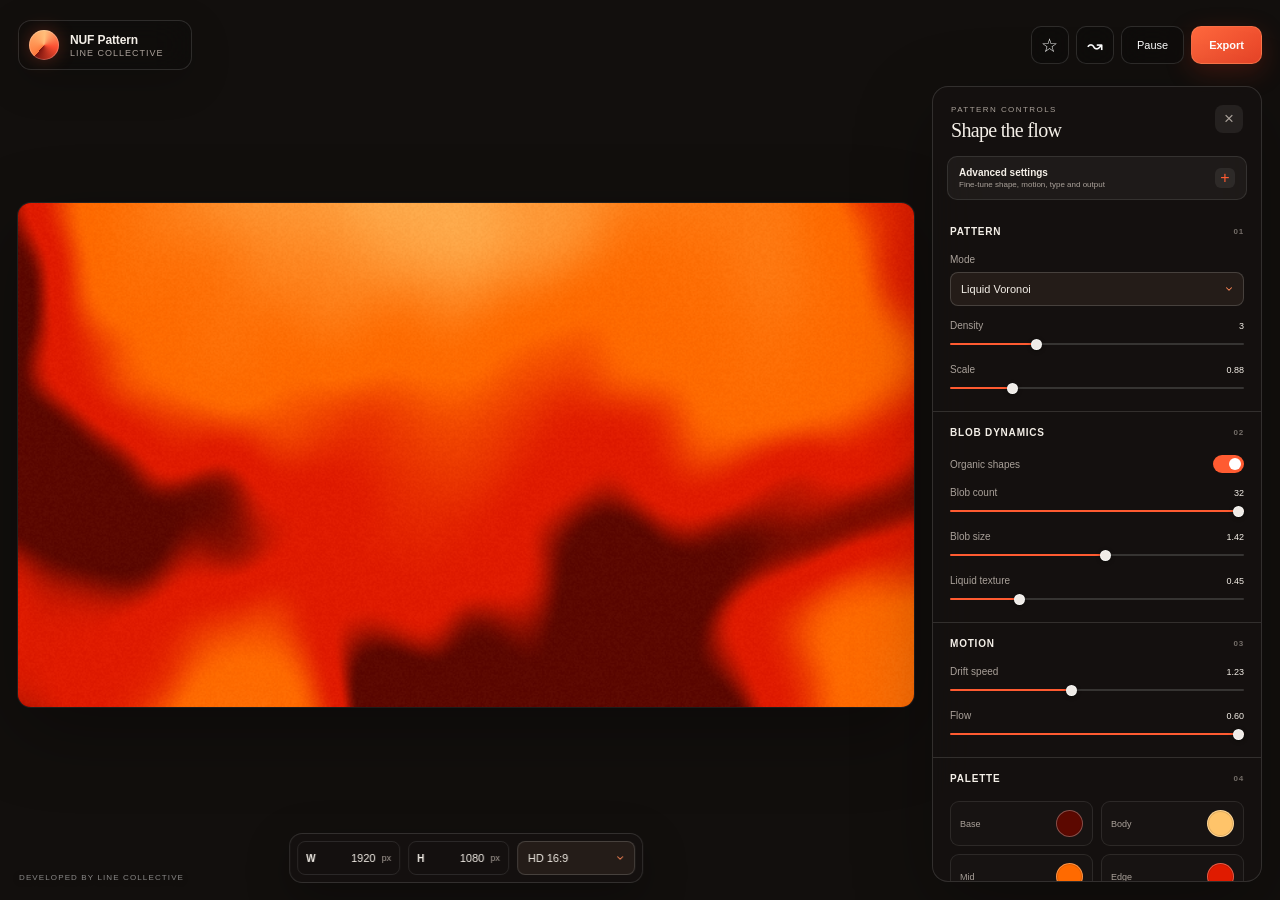
==== index.html @ ce5b04b9 "Initial project version" ====
<!doctype html>
<html lang="en">
<head>
  <meta charset="UTF-8">
  <meta name="viewport" content="width=device-width, initial-scale=1">
  <meta name="theme-color" content="#17100d">
  <title>NUF Pattern Studio</title>
  <link rel="stylesheet" href="./styles.css">
</head>
<body>
  <main class="preview-stage" id="preview-stage">
    <canvas id="pattern-canvas" aria-label="Animated NUF pattern preview"></canvas>
  </main>

  <header class="topbar">
    <div class="brand">
      <span class="brand-mark" aria-hidden="true"></span>
      <div><strong>NUF Pattern</strong><span>Line Collective</span></div>
    </div>
    <div class="topbar-actions">
      <button class="icon-button favorite-button" id="save-favorite" title="Save current preset as favorite" aria-label="Save current preset as favorite">☆</button>
      <button class="icon-button" id="randomize" title="Randomize pattern" aria-label="Randomize pattern">↝</button>
      <button class="secondary-button" id="toggle-motion">Pause</button>
      <div class="export-group" title="Open export options">
        <button class="primary-button" id="export-png">Export</button>
      </div>
    </div>
  </header>

  <aside class="panel" id="control-panel">
    <div class="panel-heading">
      <div><span class="eyebrow">Pattern controls</span><h1>Shape the flow</h1></div>
      <button class="panel-toggle" id="panel-toggle" aria-label="Toggle controls" aria-expanded="true">×</button>
    </div>

    <button class="advanced-toggle" id="advanced-toggle" type="button" aria-expanded="false">
      <span><strong>Advanced settings</strong><small>Fine-tune shape, motion, type and output</small></span>
      <i aria-hidden="true">+</i>
    </button>

    <div class="panel-scroll">
      <section class="control-section" open>
        <button class="section-title" type="button" aria-expanded="true"><span>Pattern</span><span>01</span></button>
        <div class="section-content">
          <label class="control control-select"><span>Mode</span><select data-key="mode"><option value="0">Liquid Voronoi</option><option value="1">Radial flow</option><option value="2">Falling flow</option><option value="3">Field contours</option></select></label>
          <label class="control control-range"><span>Density</span><output data-output="density"></output><input data-key="density" type="range" min="1" max="8" step="0.1"></label>
          <label class="control control-range"><span>Scale</span><output data-output="scale"></output><input data-key="scale" type="range" min="0.35" max="3" step="0.01"></label>
          <label class="control control-range advanced-only"><span>Distortion</span><output data-output="distortion"></output><input data-key="distortion" type="range" min="0" max="2.5" step="0.01"></label>
          <label class="control control-range advanced-only"><span>Swirl</span><output data-output="swirl"></output><input data-key="swirl" type="range" min="-3" max="3" step="0.01"></label>
          <div class="control-pair advanced-only">
            <label class="control control-range compact"><span>Center X</span><output data-output="centerX"></output><input data-key="centerX" type="range" min="-1" max="1" step="0.01"></label>
            <label class="control control-range compact"><span>Center Y</span><output data-output="centerY"></output><input data-key="centerY" type="range" min="-1" max="1" step="0.01"></label>
          </div>
        </div>
      </section>

      <section class="control-section" open>
        <button class="section-title" type="button" aria-expanded="true"><span>Blob dynamics</span><span>02</span></button>
        <div class="section-content">
          <label class="control control-toggle"><span>Organic shapes</span><input data-key="showBlobs" type="checkbox"><i></i></label>
          <label class="control control-range"><span>Blob count</span><output data-output="blobCount"></output><input data-key="blobCount" type="range" min="1" max="32" step="1"></label>
          <label class="control control-range"><span>Blob size</span><output data-output="blobSize"></output><input data-key="blobSize" type="range" min="0.2" max="2.5" step="0.01"></label>
          <label class="control control-range"><span>Liquid texture</span><output data-output="liquidTexture"></output><input data-key="liquidTexture" type="range" min="0" max="2" step="0.01"></label>
          <label class="control control-range advanced-only"><span>Separation</span><output data-output="separation"></output><input data-key="separation" type="range" min="0.25" max="3" step="0.01"></label>
          <label class="control control-range advanced-only"><span>Edge softness</span><output data-output="softness"></output><input data-key="softness" type="range" min="0.001" max="0.25" step="0.001"></label>
          <label class="control control-range advanced-only"><span>Edge width</span><output data-output="edgeWidth"></output><input data-key="edgeWidth" type="range" min="0.005" max="0.6" step="0.005"></label>
        </div>
      </section>

      <section class="control-section" open>
        <button class="section-title" type="button" aria-expanded="true"><span>Motion</span><span>03</span></button>
        <div class="section-content">
          <label class="control control-range"><span>Drift speed</span><output data-output="speed"></output><input data-key="speed" type="range" min="0" max="3" step="0.01"></label>
          <label class="control control-range"><span>Flow</span><output data-output="flow"></output><input data-key="flow" type="range" min="-0.6" max="0.6" step="0.01"></label>
          <label class="control control-range advanced-only"><span>Turbulence</span><output data-output="turbulence"></output><input data-key="turbulence" type="range" min="0" max="2" step="0.01"></label>
          <label class="control control-range advanced-only"><span>Seed</span><output data-output="seed"></output><input data-key="seed" type="range" min="0" max="12" step="1"></label>
        </div>
      </section>

      <section class="control-section" open>
        <button class="section-title" type="button" aria-expanded="true"><span>Palette</span><span>04</span></button>
        <div class="section-content color-grid">
          <button class="color-control" type="button" data-color-key="baseColor" aria-haspopup="dialog"><span>Base</span><i class="color-swatch" data-color-swatch="baseColor"></i></button>
          <button class="color-control" type="button" data-color-key="bodyColor" aria-haspopup="dialog"><span>Body</span><i class="color-swatch" data-color-swatch="bodyColor"></i></button>
          <button class="color-control" type="button" data-color-key="midColor" aria-haspopup="dialog"><span>Mid</span><i class="color-swatch" data-color-swatch="midColor"></i></button>
          <button class="color-control" type="button" data-color-key="edgeColor" aria-haspopup="dialog"><span>Edge</span><i class="color-swatch" data-color-swatch="edgeColor"></i></button>
        </div>
      </section>

      <section class="control-section advanced-section">
        <button class="section-title" type="button" aria-expanded="false"><span>Typography</span><span>05</span></button>
        <div class="section-content">
          <label class="control control-toggle"><span>Show text layer</span><input data-key="showText" type="checkbox"><i></i></label>
          <label class="control control-textarea"><span>Text</span><textarea data-key="textContent" rows="3" spellcheck="false"></textarea></label>
          <label class="control control-select"><span>Font</span><select data-key="fontFamily"><option value="Arial Black">Arial Black</option><option value="Georgia">Georgia</option><option value="Impact">Impact</option><option value="Trebuchet MS">Trebuchet</option><option value="Courier New">Courier New</option></select></label>
          <label class="control control-range"><span>Text size</span><output data-output="textSize"></output><input data-key="textSize" type="range" min="0.35" max="2.4" step="0.01"></label>
          <label class="control control-range"><span>Letter spacing</span><output data-output="letterSpacing"></output><input data-key="letterSpacing" type="range" min="-30" max="80" step="1"></label>
          <label class="control control-range"><span>Text softness</span><output data-output="textSoftness"></output><input data-key="textSoftness" type="range" min="0" max="0.25" step="0.005"></label>
          <label class="color-control wide"><span>Text color</span><input data-key="textColor" type="color"></label>
          <label class="control control-select"><span>Blend</span><select data-key="textBlend"><option value="0">Normal</option><option value="1">Invert</option><option value="2">Difference</option></select></label>
        </div>
      </section>

      <section class="control-section advanced-section">
        <button class="section-title" type="button" aria-expanded="false"><span>Finish & performance</span><span>06</span></button>
        <div class="section-content">
          <label class="control control-range"><span>Film grain</span><output data-output="grain"></output><input data-key="grain" type="range" min="0" max="0.25" step="0.005"></label>
          <label class="control control-select"><span>Render quality</span><select data-key="renderScale"><option value="0.5">Performance · 50%</option><option value="0.75">Balanced · 75%</option><option value="1">Full · 100%</option></select></label>
          <label class="control control-select"><span>Frame rate</span><select data-key="fps"><option value="24">24 FPS</option><option value="30">30 FPS</option><option value="60">60 FPS</option></select></label>
          <label class="control control-select"><span>PNG resolution</span><select data-key="exportResolution"><option value="1">2K · 1920 base</option><option value="2">4K · 2× size</option><option value="4">8K · 4× size</option></select></label>
          <label class="control control-select"><span>Favorite presets</span><select id="favorite-list" aria-label="Favorite presets"><option value="">No saved favorites</option></select></label>
          <label class="control control-input"><span>Preset name</span><input id="favorite-name" type="text" maxlength="48" placeholder="Choose a favorite first"></label>
          <div class="preset-actions preset-actions-three">
            <button class="wide-button" id="load-favorite" type="button">Load favorite</button>
            <button class="ghost-button" id="rename-favorite" type="button">Rename</button>
            <button class="ghost-button" id="delete-favorite" type="button">Delete</button>
          </div>
          <div class="preset-io-actions">
            <button class="ghost-button" id="download-preset" type="button" title="Download current preset as JSON file">
              <svg width="12" height="12" viewBox="0 0 24 24" fill="none" stroke="currentColor" stroke-width="2" stroke-linecap="round" stroke-linejoin="round" aria-hidden="true"><path d="M21 15v4a2 2 0 0 1-2 2H5a2 2 0 0 1-2-2v-4"/><polyline points="7 10 12 15 17 10"/><line x1="12" y1="15" x2="12" y2="3"/></svg>
              <span>Download JSON</span>
            </button>
            <button class="ghost-button" id="upload-preset-btn" type="button" title="Upload and load preset from JSON file">
              <svg width="12" height="12" viewBox="0 0 24 24" fill="none" stroke="currentColor" stroke-width="2" stroke-linecap="round" stroke-linejoin="round" aria-hidden="true"><path d="M21 15v4a2 2 0 0 1-2 2H5a2 2 0 0 1-2-2v-4"/><polyline points="17 8 12 3 7 8"/><line x1="12" y1="3" x2="12" y2="15"/></svg>
              <span>Upload JSON</span>
            </button>
            <input type="file" id="preset-file-input" accept=".json,application/json" hidden>
          </div>
          <button class="wide-button" id="record-video">Record 6s video</button>
          <button class="ghost-button" id="reset-controls">Reset controls</button>
        </div>
      </section>
    </div>
  </aside>

  <div class="color-picker" id="color-picker" role="dialog" aria-modal="false" aria-labelledby="color-picker-title" hidden>
    <div class="color-picker-heading">
      <div><i id="color-picker-dot"></i><strong id="color-picker-title">Base Color</strong></div>
      <button id="color-picker-close" type="button" aria-label="Close color picker">×</button>
    </div>
    <div class="color-field" id="color-field" role="slider" tabindex="0" aria-label="Color saturation and brightness" aria-valuemin="0" aria-valuemax="100">
      <i id="color-field-cursor"></i>
    </div>
    <label class="picker-slider hue-slider" aria-label="Hue">
      <input id="color-hue" type="range" min="0" max="360" step="1" value="0">
    </label>
    <label class="picker-slider opacity-slider" aria-label="Opacity">
      <input type="range" min="0" max="100" value="100" disabled>
    </label>
    <div class="color-picker-footer">
      <button class="picker-icon-button" id="color-eyedropper" type="button" aria-label="Pick color from screen" title="Pick color from screen">
        <svg viewBox="0 0 24 24" aria-hidden="true"><path d="m19 3 2 2-6.5 6.5 1 1-2 2-1-1-6.6 6.6-3 .9.9-3 6.6-6.6-1-1 2-2 1 1L19 3Z"/></svg>
      </button>
      <select aria-label="Color format" disabled><option>HEX</option></select>
      <label class="hex-field"><input id="color-hex" type="text" maxlength="7" placeholder="#RRGGBB" autocomplete="off" autocapitalize="characters" spellcheck="false" aria-label="Hex color code, including hash"></label>
      <button class="picker-icon-button copy-color" id="copy-color" type="button" aria-label="Copy hex color" title="Copy hex color">
        <svg viewBox="0 0 24 24" aria-hidden="true"><rect x="8" y="8" width="11" height="11" rx="2"/><path d="M16 8V6a2 2 0 0 0-2-2H6a2 2 0 0 0-2 2v8a2 2 0 0 0 2 2h2"/></svg>
      </button>
      <output>100%</output>
    </div>
  </div>

  <div class="export-modal-backdrop" id="export-modal" hidden>
    <section class="export-modal" role="dialog" aria-modal="true" aria-labelledby="export-modal-title">
      <header class="export-modal-header">
        <div><span>Export configuration</span><h2 id="export-modal-title"><b id="export-title-format">PNG</b> Export Options</h2></div>
        <button id="export-modal-close" type="button" aria-label="Close export options">×</button>
      </header>

      <label class="export-field-label" for="export-filename">Filename</label>
      <div class="export-filename-field">
        <input id="export-filename" type="text" maxlength="72" spellcheck="false" autocomplete="off" value="nuf-liquid-voronoi-01">
        <span id="export-file-extension">.png</span>
      </div>

      <fieldset class="export-fieldset">
        <legend>Format</legend>
        <div class="export-segments export-format-options" id="export-format-options">
          <button type="button" data-export-format="png">PNG</button>
          <button type="button" data-export-format="jpg">JPG</button>
          <button type="button" data-export-format="svg">SVG</button>
          <button type="button" data-export-format="webp">WebP</button>
          <button type="button" data-export-format="gif">GIF</button>
          <button type="button" data-export-format="mp4">MP4</button>
        </div>
      </fieldset>

      <div class="animation-settings" id="animation-settings" hidden>
        <span class="export-section-label">Animation settings</span>
        <fieldset class="export-fieldset" id="export-duration-fieldset">
          <legend>Duration</legend>
          <div class="export-segments four" id="export-duration-options">
            <button type="button" data-export-duration="3">3s</button>
            <button type="button" data-export-duration="5">5s</button>
            <button type="button" data-export-duration="10">10s</button>
            <button type="button" data-export-duration="15">15s</button>
          </div>
        </fieldset>
        <fieldset class="export-fieldset" id="export-fps-fieldset">
          <legend>Frame Rate</legend>
          <div class="export-segments three" id="export-fps-options">
            <button type="button" data-export-fps="24">24 fps</button>
            <button type="button" data-export-fps="30">30 fps</button>
            <button type="button" data-export-fps="60">60 fps</button>
          </div>
        </fieldset>
        <fieldset class="export-fieldset" id="export-quality-fieldset">
          <legend>Quality</legend>
          <div class="export-segments three" id="export-quality-options">
            <button type="button" data-export-quality="low">Low</button>
            <button type="button" data-export-quality="medium">Medium</button>
            <button type="button" data-export-quality="high">High</button>
          </div>
        </fieldset>
      </div>

      <fieldset class="export-fieldset" id="export-resolution-fieldset">
        <legend>Resolution</legend>
        <div class="export-segments three" id="export-resolution-options">
          <button type="button" data-export-resolution="1">1×</button>
          <button type="button" data-export-resolution="2">2K (2×)</button>
          <button type="button" data-export-resolution="4">4K</button>
        </div>
      </fieldset>

      <div class="export-output-size">
        <span>Selected Output Size</span>
        <strong id="export-output-dimensions">3840 × 2160 px</strong>
        <small id="export-output-meta">PNG · 2×</small>
      </div>
      <button class="export-download-button" id="export-download" type="button">Download Pattern</button>
      <button class="export-cancel-button" id="export-cancel" type="button">Cancel</button>
    </section>
  </div>

  <nav class="ratio-bar" aria-label="Canvas dimensions and aspect ratio">
    <label><strong>W</strong><input data-key="canvasWidth" type="number" min="320" max="8192" step="1" inputmode="numeric"><span>px</span></label>
    <label><strong>H</strong><input data-key="canvasHeight" type="number" min="320" max="8192" step="1" inputmode="numeric"><span>px</span></label>
    <select data-key="aspectRatio" aria-label="Canvas aspect ratio">
      <option value="16:9">HD 16:9</option>
      <option value="4:3">Classic 4:3</option>
      <option value="1:1">Square 1:1</option>
      <option value="4:5">Portrait 4:5</option>
      <option value="9:16">Story 9:16</option>
      <option value="custom">Custom</option>
    </select>
  </nav>

  <button class="open-panel" id="open-panel" aria-label="Open controls">Controls</button>
  <div class="status" id="status" role="status" aria-live="polite"></div>
  <div class="performance" id="performance">Developed by Line Collective</div>
  <script src="./app.js"></script>
</body>
</html>
---- styles.css ----
:root {
  color-scheme: dark;
  font-family: Inter, ui-sans-serif, -apple-system, BlinkMacSystemFont, "Segoe UI", sans-serif;
  --ink: #f4efe8;
  --muted: #aaa19a;
  --glass: rgba(21, 18, 16, 0.82);
  --line: rgba(255, 255, 255, 0.13);
  --accent: #ff5b31;
}

* { box-sizing: border-box; }

html, body { width: 100%; height: 100%; margin: 0; overflow: hidden; background: #120f0d; }
button, input, select, textarea { font: inherit; }
button { color: inherit; }
button:disabled { opacity: .4; cursor: not-allowed; }

.preview-stage {
  position: fixed;
  z-index: 0;
  top: 86px;
  right: 366px;
  bottom: 76px;
  left: 18px;
  display: grid;
  place-items: center;
  transition: right .35s cubic-bezier(.2,.8,.2,1);
}
body.panel-hidden .preview-stage { right: 18px; }

#pattern-canvas {
  display: block;
  background: #5f0000;
  border-radius: 13px;
  box-shadow: 0 24px 80px rgba(0,0,0,.32), 0 0 0 1px rgba(255,255,255,.09);
}

.topbar {
  position: fixed;
  z-index: 20;
  top: 18px;
  left: 18px;
  right: 18px;
  height: 54px;
  display: flex;
  align-items: center;
  justify-content: space-between;
  pointer-events: none;
}

.brand, .topbar-actions { pointer-events: auto; }
.brand {
  display: flex;
  align-items: center;
  gap: 11px;
  min-width: 174px;
  padding: 9px 13px 9px 10px;
  border: 1px solid var(--line);
  border-radius: 13px;
  background: rgba(15, 13, 12, 0.72);
  box-shadow: 0 12px 40px rgba(0, 0, 0, .18);
  backdrop-filter: blur(20px) saturate(130%);
}

.brand-mark {
  width: 30px;
  height: 30px;
  border-radius: 50%;
  background: conic-gradient(from 220deg, #ff7a3d, #ffbe7a 40%, #fb4e31 67%, #7a140d);
  box-shadow: inset 0 0 0 1px rgba(255,255,255,.22), 0 0 18px rgba(255, 91, 49, .28);
}
.brand div { display: flex; flex-direction: column; gap: 1px; }
.brand strong { color: var(--ink); font-size: 12px; letter-spacing: -.01em; }
.brand span:last-child { color: var(--muted); font-size: 9px; letter-spacing: .11em; text-transform: uppercase; }

.topbar-actions { display: flex; gap: 7px; align-items: center; }
.topbar button, .open-panel {
  height: 38px;
  border: 1px solid var(--line);
  border-radius: 10px;
  cursor: pointer;
  transition: transform .18s ease, background .18s ease, border-color .18s ease;
}
.topbar button:hover, .open-panel:hover { transform: translateY(-1px); border-color: rgba(255,255,255,.3); }
.icon-button { width: 38px; background: rgba(15, 13, 12, .72); backdrop-filter: blur(18px); font-size: 19px; }
.favorite-button.saved { color: #ffb20a; border-color: rgba(255,178,10,.4); }
.secondary-button { padding: 0 15px; background: rgba(15, 13, 12, .72); backdrop-filter: blur(18px); font-size: 11px; }
.primary-button { padding: 0 18px; border-color: rgba(255, 136, 88, .48) !important; background: linear-gradient(145deg, #ff693e, #e74327); box-shadow: 0 8px 26px rgba(181, 42, 21, .28); font-weight: 650; font-size: 11px; }

/* Export Split Button in Topbar */
.export-group {
  display: inline-flex;
  align-items: stretch;
  border-radius: 10px;
  background: linear-gradient(145deg, #ff693e, #e74327);
  box-shadow: 0 8px 26px rgba(181, 42, 21, .28);
  border: 1px solid rgba(255, 136, 88, .55);
  height: 38px;
  overflow: hidden;
  transition: transform .18s ease, box-shadow .18s ease;
}
.export-group:hover {
  transform: translateY(-1px);
  box-shadow: 0 10px 30px rgba(181, 42, 21, .4);
}
.export-group .primary-button {
  height: 100%;
  border: none !important;
  background: transparent !important;
  box-shadow: none !important;
  padding: 0 17px;
  font-size: 11px;
  font-weight: 650;
  color: #ffffff;
  cursor: pointer;
  border-radius: 0;
  white-space: nowrap;
  transition: background .18s ease;
}
.export-group .primary-button:hover {
  transform: none;
  background: rgba(255, 255, 255, 0.1) !important;
}
.export-group .export-res-select {
  height: 100%;
  margin: 0;
  border: none;
  border-left: 1px solid rgba(255, 255, 255, 0.25);
  border-radius: 0;
  background-color: rgba(18, 14, 12, 0.4);
  color: #ffffff;
  font-size: 11px;
  font-weight: 700;
  padding: 0 24px 0 10px;
  cursor: pointer;
  background-image: url("data:image/svg+xml,%3Csvg xmlns='http://www.w3.org/2000/svg' width='10' height='10' viewBox='0 0 24 24' fill='none' stroke='%23ffffff' stroke-width='2.5' stroke-linecap='round' stroke-linejoin='round'%3E%3Cpolyline points='6 9 12 15 18 9'%3E%3C/polyline%3E%3C/svg%3E");
  background-repeat: no-repeat;
  background-position: calc(100% - 7px) center;
  background-size: 9px;
  transition: background-color .18s ease;
}
.export-group .export-res-select:hover {
  background-color: rgba(18, 14, 12, 0.65);
}
.export-group .export-res-select:focus {
  outline: none;
  background-color: rgba(18, 14, 12, 0.75);
}
.export-group .export-res-select option {
  background-color: #1a1412;
  color: #f4efe8;
  font-weight: 500;
  padding: 8px 12px;
}

.export-modal-backdrop[hidden] { display: none; }
.export-modal-backdrop {
  position: fixed;
  z-index: 80;
  inset: 0;
  display: grid;
  place-items: center;
  padding: 18px;
  background: rgba(7, 6, 5, .68);
  backdrop-filter: blur(8px);
}
.export-modal {
  width: min(480px, calc(100vw - 36px));
  max-height: calc(100vh - 36px);
  overflow: auto;
  padding: 26px 28px 24px;
  border: 1px solid rgba(255,255,255,.12);
  border-radius: 14px;
  background: rgba(18,15,13,.98);
  box-shadow: 0 28px 90px rgba(0,0,0,.58), inset 0 1px 0 rgba(255,255,255,.035);
  color: var(--ink);
}
.export-modal-header { display: flex; align-items: flex-start; justify-content: space-between; gap: 20px; margin-bottom: 22px; }
.export-modal-header span, .export-section-label { display: block; color: #827a74; font-size: 8px; letter-spacing: .16em; text-transform: uppercase; }
.export-modal-header h2 { margin: 5px 0 0; color: var(--ink); font-size: 14px; font-weight: 500; }
.export-modal-header h2 b { font-weight: 500; }
.export-modal-header button { width: 28px; height: 28px; flex: 0 0 28px; padding: 0; border: 0; border-radius: 7px; background: rgba(255,255,255,.07); color: var(--muted); cursor: pointer; font-size: 17px; line-height: 1; }
.export-modal-header button:hover { color: var(--ink); background: rgba(255,255,255,.12); }
.export-field-label, .export-fieldset legend { display: block; margin: 0 0 7px; padding: 0; color: #958c85; font-size: 9px; }
.export-filename-field { height: 43px; display: flex; align-items: center; margin-bottom: 19px; border: 1px solid rgba(255,255,255,.12); border-radius: 8px; background: #211a17; }
.export-filename-field:focus-within { border-color: var(--accent); box-shadow: 0 0 0 2px rgba(255,91,49,.2); }
.export-filename-field input { min-width: 0; flex: 1; height: 100%; padding: 0 12px; border: 0; outline: 0; background: transparent; color: var(--ink); font-size: 10px; }
.export-filename-field span { padding: 0 12px 0 5px; color: #706a65; font-size: 9px; text-transform: lowercase; }
.export-fieldset { min-width: 0; margin: 0 0 18px; padding: 0; border: 0; }
.export-segments { display: grid; gap: 7px; }
.export-segments.export-format-options { grid-template-columns: repeat(6, 1fr); }
.export-segments.three { grid-template-columns: repeat(3, 1fr); }
.export-segments.four { grid-template-columns: repeat(4, 1fr); }
.export-segments button { height: 37px; padding: 0 8px; border: 1px solid rgba(255,255,255,.1); border-radius: 8px; background: rgba(255,255,255,.035); color: #b2aaa4; cursor: pointer; font-size: 9px; transition: background .16s ease, color .16s ease, border-color .16s ease; }
.export-segments button:hover { border-color: rgba(255,255,255,.24); color: var(--ink); }
.export-segments button.selected { border-color: rgba(255,125,82,.7); background: linear-gradient(145deg, #ff7048, #e64b2c); color: #fff; box-shadow: 0 7px 18px rgba(185,49,26,.18); }
.animation-settings[hidden] { display: none; }
.animation-settings { margin-top: 1px; }
.animation-settings .export-section-label { margin-bottom: 12px; }
.export-output-size { position: relative; display: grid; gap: 3px; min-height: 58px; margin: 2px 0 17px; padding: 11px 96px 10px 12px; border: 1px solid rgba(255,255,255,.07); border-radius: 8px; background: rgba(255,255,255,.035); }
.export-output-size span { color: #7f7771; font-size: 8px; }
.export-output-size strong { color: var(--ink); font-size: 11px; font-weight: 600; font-variant-numeric: tabular-nums; }
.export-output-size small { position: absolute; right: 12px; top: 50%; color: #77706b; font-size: 8px; text-transform: uppercase; transform: translateY(-50%); }
.export-download-button, .export-cancel-button { width: 100%; height: 42px; border-radius: 8px; cursor: pointer; font-size: 10px; }
.export-download-button { border: 1px solid rgba(255,132,88,.7); background: linear-gradient(145deg, #ff7048, #e64b2c); color: #fff; box-shadow: 0 9px 24px rgba(185,49,26,.2); font-weight: 650; }
.export-download-button:hover { filter: brightness(1.07); }
.export-cancel-button { margin-top: 9px; border: 1px solid rgba(255,255,255,.08); background: rgba(255,255,255,.035); color: #aaa19a; }
.export-cancel-button:hover { color: var(--ink); background: rgba(255,255,255,.07); }

@media (max-width: 520px) {
  .export-modal-backdrop { padding: 10px; place-items: end center; }
  .export-modal { width: 100%; max-height: calc(100vh - 20px); padding: 22px 18px 18px; border-radius: 14px; }
  .export-segments.export-format-options { grid-template-columns: repeat(3, 1fr); }
}

.panel {
  position: fixed;
  z-index: 30;
  top: 86px;
  right: 18px;
  bottom: 18px;
  width: min(330px, calc(100vw - 36px));
  display: flex;
  flex-direction: column;
  overflow: hidden;
  border: 1px solid var(--line);
  border-radius: 16px;
  color: var(--ink);
  background: var(--glass);
  box-shadow: 0 24px 80px rgba(0, 0, 0, .28);
  backdrop-filter: blur(24px) saturate(130%);
  transition: opacity .25s ease, transform .35s cubic-bezier(.2,.8,.2,1);
}
.panel.closed { opacity: 0; pointer-events: none; transform: translateX(calc(100% + 30px)); }
.panel-heading { display: flex; align-items: flex-start; justify-content: space-between; padding: 18px 18px 15px; }
.eyebrow { display: block; margin-bottom: 5px; color: var(--muted); font-size: 8px; letter-spacing: .18em; text-transform: uppercase; }
.panel h1 { margin: 0; font: 500 20px/1.1 Georgia, serif; letter-spacing: -.035em; }
.panel-toggle { width: 28px; height: 28px; border: 0; border-radius: 8px; background: rgba(255,255,255,.07); cursor: pointer; color: var(--muted); font-size: 17px; }
.advanced-toggle {
  width: calc(100% - 28px);
  margin: 0 14px 11px;
  padding: 10px 11px;
  display: flex;
  align-items: center;
  justify-content: space-between;
  gap: 12px;
  border: 1px solid rgba(255,255,255,.1);
  border-radius: 10px;
  background: rgba(255,255,255,.045);
  color: var(--ink);
  cursor: pointer;
  text-align: left;
  transition: border-color .2s ease, background .2s ease;
}
.advanced-toggle:hover { border-color: rgba(255,132,86,.35); background: rgba(255,105,62,.08); }
.advanced-toggle span { display: grid; gap: 2px; }
.advanced-toggle strong { font-size: 10px; font-weight: 650; }
.advanced-toggle small { color: var(--muted); font-size: 8px; }
.advanced-toggle i { width: 20px; height: 20px; display: grid; place-items: center; border-radius: 6px; background: rgba(255,255,255,.07); color: var(--accent); font-style: normal; }
.panel.advanced-open .advanced-toggle { border-color: rgba(255,111,68,.28); background: rgba(255,83,44,.09); }
.panel:not(.advanced-open) .advanced-only,
.panel:not(.advanced-open) .advanced-section { display: none !important; }
.panel-scroll { flex: 1; overflow-y: auto; scrollbar-width: thin; scrollbar-color: rgba(255,255,255,.16) transparent; }

.control-section { border-bottom: 1px solid var(--line); }
.section-title {
  width: 100%;
  padding: 15px 17px;
  display: flex;
  align-items: center;
  justify-content: space-between;
  border: 0;
  background: transparent;
  cursor: pointer;
  color: var(--ink);
  font-size: 10px;
  font-weight: 650;
  letter-spacing: .08em;
  text-transform: uppercase;
}
.section-title span:last-child { color: #746d68; font-size: 8px; }
.section-content { display: none; padding: 2px 17px 17px; gap: 14px; }
.control-section[open] .section-content { display: grid; }

.control { display: grid; grid-template-columns: 1fr auto; align-items: center; gap: 7px 12px; color: var(--muted); font-size: 10px; }
.control-range input { grid-column: 1 / -1; width: 100%; }
.control output { color: var(--ink); font-size: 9px; font-variant-numeric: tabular-nums; }
.control-pair { display: grid; grid-template-columns: 1fr 1fr; gap: 13px; }

input[type="range"] { appearance: none; height: 12px; margin: 0; background: transparent; cursor: ew-resize; }
input[type="range"]::-webkit-slider-runnable-track { height: 2px; border-radius: 2px; background: linear-gradient(90deg, var(--accent) var(--fill, 50%), rgba(255,255,255,.15) var(--fill, 50%)); }
input[type="range"]::-webkit-slider-thumb { appearance: none; width: 11px; height: 11px; margin-top: -4.5px; border: 1px solid rgba(255,255,255,.55); border-radius: 50%; background: #efebe7; box-shadow: 0 1px 4px rgba(0,0,0,.4); }

select {
  appearance: none;
  -webkit-appearance: none;
  -moz-appearance: none;
  color-scheme: dark;
  background-color: #241c18;
  color: var(--ink);
  border: 1px solid rgba(255, 255, 255, 0.16);
  border-radius: 8px;
  outline: none;
  font-size: 11px;
  font-family: inherit;
  cursor: pointer;
  background-image: url("data:image/svg+xml,%3Csvg xmlns='http://www.w3.org/2000/svg' width='10' height='10' viewBox='0 0 24 24' fill='none' stroke='%23ff8858' stroke-width='2.5' stroke-linecap='round' stroke-linejoin='round'%3E%3Cpolyline points='6 9 12 15 18 9'%3E%3C/polyline%3E%3C/svg%3E");
  background-repeat: no-repeat;
  background-position: calc(100% - 9px) center;
  background-size: 10px;
  padding: 0 28px 0 10px;
  transition: border-color .18s ease, background-color .18s ease;
}

select:hover {
  border-color: rgba(255, 136, 88, 0.45);
  background-color: #2d231e;
}

select:focus {
  border-color: var(--accent);
  box-shadow: 0 0 0 2px rgba(255, 91, 49, 0.25);
}

select option {
  background-color: #1a1412 !important;
  color: #f4efe8 !important;
  padding: 8px 10px;
  font-size: 11px;
}

select option:checked {
  background-color: #ff5b31 !important;
  color: #ffffff !important;
}

.control-select select {
  grid-column: 1 / -1;
  width: 100%;
  height: 34px;
}

.control-input input {
  grid-column: 1 / -1;
  width: 100%;
  height: 34px;
  padding: 0 10px;
  border: 1px solid rgba(255,255,255,.14);
  border-radius: 8px;
  outline: none;
  color: var(--ink);
  background: #241c18;
  font-size: 10px;
}
.control-input input:focus { border-color: var(--accent); box-shadow: 0 0 0 2px rgba(255,91,49,.25); }

.control-textarea textarea {
  grid-column: 1 / -1;
  width: 100%;
  min-height: 66px;
  padding: 10px;
  resize: vertical;
  line-height: 1.4;
  border: 1px solid rgba(255, 255, 255, 0.14);
  border-radius: 8px;
  outline: none;
  color: var(--ink);
  background: #241c18;
  color-scheme: dark;
  font-size: 10px;
  transition: border-color .18s ease;
}

.control-textarea textarea:focus {
  border-color: var(--accent);
  box-shadow: 0 0 0 2px rgba(255, 91, 49, 0.25);
}

.control-toggle { grid-template-columns: 1fr 31px; cursor: pointer; }
.control-toggle input { position: absolute; opacity: 0; pointer-events: none; }
.control-toggle i { position: relative; width: 31px; height: 18px; border-radius: 20px; background: rgba(255,255,255,.13); transition: background .2s; }
.control-toggle i::after { content: ""; position: absolute; top: 3px; left: 3px; width: 12px; height: 12px; border-radius: 50%; background: #d9d3ce; transition: transform .2s; }
.control-toggle input:checked + i { background: var(--accent); }
.control-toggle input:checked + i::after { transform: translateX(13px); background: white; }

.color-grid { grid-template-columns: 1fr 1fr; gap: 8px !important; }
.color-control { min-height: 42px; display: flex; align-items: center; justify-content: space-between; gap: 8px; padding: 8px 9px; border: 1px solid rgba(255,255,255,.09); border-radius: 9px; color: var(--muted); background: rgba(255,255,255,.015); font-size: 9px; cursor: pointer; transition: border-color .18s ease, background .18s ease; }
.color-control:hover, .color-control[aria-expanded="true"] { border-color: rgba(255,255,255,.25); background: rgba(255,255,255,.05); }
.color-control:focus-visible { outline: 2px solid var(--accent); outline-offset: 2px; }
.color-control.wide { width: 100%; }
.color-swatch { width: 27px; height: 27px; flex: 0 0 27px; border: 1px solid rgba(255,255,255,.28); border-radius: 50%; background: var(--swatch, #fff); box-shadow: inset 0 0 0 1px rgba(0,0,0,.12); }
.color-control.wide input[type="color"] { width: 27px; height: 27px; padding: 0; border: 0; border-radius: 50%; background: none; cursor: pointer; }
.color-control.wide input[type="color"]::-webkit-color-swatch-wrapper { padding: 0; }
.color-control.wide input[type="color"]::-webkit-color-swatch { border: 1px solid rgba(255,255,255,.28); border-radius: 50%; }

.color-picker[hidden] { display: none; }
.color-picker {
  position: fixed;
  z-index: 60;
  width: 282px;
  padding: 15px;
  border: 1px solid rgba(255,255,255,.14);
  border-radius: 14px;
  background: rgba(17,15,13,.96);
  box-shadow: 0 22px 60px rgba(0,0,0,.52), inset 0 1px 0 rgba(255,255,255,.035);
  backdrop-filter: blur(24px) saturate(130%);
}
.color-picker-heading { display: flex; align-items: center; justify-content: space-between; margin-bottom: 14px; }
.color-picker-heading > div { display: flex; align-items: center; gap: 7px; }
.color-picker-heading i { width: 8px; height: 8px; border-radius: 50%; background: var(--picker-color, #5c0800); box-shadow: 0 0 0 1px rgba(255,255,255,.12); }
.color-picker-heading strong { color: var(--ink); font-size: 11px; font-weight: 650; }
.color-picker-heading button { width: 23px; height: 23px; padding: 0; border: 0; border-radius: 6px; background: rgba(255,255,255,.07); color: var(--muted); cursor: pointer; font-size: 15px; line-height: 1; }
.color-picker-heading button:hover { color: var(--ink); background: rgba(255,255,255,.12); }
.color-field {
  position: relative;
  width: 100%;
  height: 150px;
  overflow: hidden;
  border-radius: 9px;
  background:
    linear-gradient(to top, #000, transparent),
    linear-gradient(to right, #fff, hsl(var(--picker-hue, 0) 100% 50%));
  box-shadow: inset 0 0 0 1px rgba(255,255,255,.08);
  cursor: crosshair;
  touch-action: none;
}
.color-field:focus-visible { outline: 2px solid var(--accent); outline-offset: 2px; }
.color-field i { position: absolute; left: var(--picker-s, 50%); top: var(--picker-v, 50%); width: 12px; height: 12px; border: 2px solid #fff; border-radius: 50%; box-shadow: 0 1px 4px rgba(0,0,0,.8); transform: translate(-50%, -50%); pointer-events: none; }
.picker-slider { position: relative; display: block; margin-top: 11px; height: 12px; border-radius: 999px; }
.picker-slider input { position: absolute; inset: 0; width: 100%; height: 12px; margin: 0; }
.picker-slider input::-webkit-slider-runnable-track { height: 10px; border-radius: 999px; }
.picker-slider input::-webkit-slider-thumb { width: 12px; height: 12px; margin-top: -1px; border: 2px solid #fff; background: transparent; box-shadow: 0 1px 4px rgba(0,0,0,.65); }
.hue-slider input::-webkit-slider-runnable-track { background: linear-gradient(90deg, #f00, #ff0 17%, #0f0 33%, #0ff 50%, #00f 67%, #f0f 83%, #f00); }
.opacity-slider { margin-top: 7px; background-color: #4b4642; background-image: linear-gradient(45deg,#292522 25%,transparent 25%),linear-gradient(-45deg,#292522 25%,transparent 25%),linear-gradient(45deg,transparent 75%,#292522 75%),linear-gradient(-45deg,transparent 75%,#292522 75%); background-size: 8px 8px; background-position: 0 0,0 4px,4px -4px,-4px 0; }
.opacity-slider::after { content: ""; position: absolute; inset: 0; border-radius: inherit; background: linear-gradient(90deg, transparent, var(--picker-color, #5c0800)); pointer-events: none; }
.opacity-slider input { z-index: 1; opacity: .9; cursor: default; }
.opacity-slider input::-webkit-slider-runnable-track { background: transparent; }
.color-picker-footer { display: grid; grid-template-columns: 32px 51px minmax(0,1fr) 32px; grid-template-areas: "eyedropper format hex copy" "opacity . . ."; align-items: center; gap: 7px; margin-top: 13px; }
.color-picker-footer.without-eyedropper { grid-template-columns: 51px minmax(0,1fr) 32px; grid-template-areas: "format hex copy" "opacity . ."; }
.color-picker-footer button, .color-picker-footer select, .color-picker-footer .hex-field, .color-picker-footer output { height: 32px; border: 1px solid rgba(255,255,255,.08); border-radius: 7px; background-color: rgba(255,255,255,.055); color: var(--ink); }
.color-picker-footer select { grid-area: format; width: 51px; padding: 0 18px 0 8px; background-position: calc(100% - 6px) center; background-size: 8px; font-size: 9px; opacity: 1; }
.color-picker-footer select:disabled { opacity: 1; cursor: default; }
.picker-icon-button { display: grid; place-items: center; padding: 0; cursor: pointer; }
.color-picker-footer #color-eyedropper { grid-area: eyedropper; }
.color-picker-footer .copy-color { grid-area: copy; }
.picker-icon-button:hover { border-color: rgba(255,255,255,.24); background: rgba(255,255,255,.1); }
.picker-icon-button svg { width: 14px; height: 14px; fill: none; stroke: currentColor; stroke-width: 1.8; stroke-linecap: round; stroke-linejoin: round; }
.hex-field { grid-area: hex; display: flex; align-items: center; min-width: 0; }
.hex-field input { width: 100%; min-width: 0; height: 100%; padding: 0 10px; border: 0; outline: 0; background: transparent; color: var(--ink); font-size: 11px; font-variant-numeric: tabular-nums; letter-spacing: .02em; text-transform: uppercase; }
.hex-field input::placeholder { color: #756d68; }
.hex-field:focus-within { border-color: var(--accent); box-shadow: 0 0 0 2px rgba(255,91,49,.2); }
.hex-field:has(input[aria-invalid="true"]) { border-color: #ff7357; box-shadow: 0 0 0 2px rgba(255,91,49,.16); }
.color-picker-footer output { grid-area: opacity; width: 51px; display: grid; place-items: center; color: var(--muted); font-size: 9px; }
.copy-color.copied { color: #9cdb91; border-color: rgba(156,219,145,.35); }

@media (max-width: 700px) {
  .color-picker { width: min(282px, calc(100vw - 24px)); }
}

.wide-button, .ghost-button { height: 37px; border-radius: 9px; cursor: pointer; font-size: 10px; }
.wide-button { border: 1px solid rgba(255, 111, 68, .4); background: rgba(255, 83, 44, .16); color: #ffb49d; }
.ghost-button { border: 1px solid rgba(255,255,255,.1); background: rgba(255,255,255,.04); color: var(--muted); }
.preset-actions { display: grid; grid-template-columns: 1fr .72fr; gap: 8px; }
.preset-actions-three { grid-template-columns: 1.2fr .8fr .7fr; }
.preset-actions button { width: 100%; }
.preset-io-actions { display: grid; grid-template-columns: 1fr 1fr; gap: 8px; margin-top: -4px; }
.preset-io-actions button {
  width: 100%;
  display: inline-flex;
  align-items: center;
  justify-content: center;
  gap: 6px;
  white-space: nowrap;
}
.preset-io-actions button svg {
  opacity: 0.8;
  flex-shrink: 0;
}

.ratio-bar {
  position: fixed;
  z-index: 25;
  left: calc((100vw - 348px) / 2);
  bottom: 17px;
  display: flex;
  align-items: center;
  gap: 8px;
  padding: 7px;
  border: 1px solid var(--line);
  border-radius: 13px;
  background: rgba(21,18,16,.88);
  box-shadow: 0 14px 45px rgba(0,0,0,.28);
  backdrop-filter: blur(22px) saturate(130%);
  transform: translateX(-50%);
  transition: left .35s cubic-bezier(.2,.8,.2,1);
}
body.panel-hidden .ratio-bar { left: 50%; }
.ratio-bar label {
  height: 34px;
  display: flex;
  align-items: center;
  gap: 6px;
  padding: 0 8px;
  border: 1px solid rgba(255,255,255,.1);
  border-radius: 8px;
  color: var(--muted);
  font-size: 9px;
}
.ratio-bar strong { color: var(--ink); font-size: 10px; }
.ratio-bar input {
  width: 54px;
  padding: 0;
  border: 0;
  outline: 0;
  background: transparent;
  color: var(--ink);
  font-size: 11px;
  text-align: right;
  font-variant-numeric: tabular-nums;
}
.ratio-bar input::-webkit-inner-spin-button { display: none; }
.ratio-bar select { width: 118px; height: 34px; }

.open-panel { position: fixed; z-index: 25; right: 18px; bottom: 18px; display: none; padding: 0 15px; background: rgba(15,13,12,.75); backdrop-filter: blur(18px); font-size: 10px; }
.open-panel.visible { display: block; }
.status { position: fixed; z-index: 60; left: 50%; bottom: 72px; padding: 9px 14px; border: 1px solid var(--line); border-radius: 10px; background: rgba(12,11,10,.82); backdrop-filter: blur(18px); color: var(--ink); font-size: 10px; opacity: 0; pointer-events: none; transform: translate(-50%, 10px); transition: .25s ease; }
.status.show { opacity: 1; transform: translate(-50%, 0); }
.performance { position: fixed; z-index: 10; left: 19px; bottom: 18px; color: rgba(255,255,255,.5); font-size: 8px; letter-spacing: .14em; text-transform: uppercase; text-shadow: 0 1px 6px rgba(0,0,0,.4); }

@media (max-width: 720px) {
  .topbar { top: 10px; left: 10px; right: 10px; }
  .brand { min-width: 0; padding-right: 10px; }
  .brand span:last-child { display: none; }
  .icon-button:not(.favorite-button) { display: none; }
  .secondary-button { padding: 0 11px; }
  .primary-button { padding: 0 12px; }
  .export-group { height: 36px; }
  .export-group .primary-button { padding: 0 10px 0 12px; font-size: 10.5px; }
  .export-group .export-res-select { padding: 0 20px 0 7px; font-size: 10px; }
  .preview-stage { top: 72px; right: 10px; bottom: 76px; left: 10px; }
  body.panel-hidden .preview-stage { right: 10px; }
  .panel { top: auto; left: 10px; right: 10px; bottom: 10px; width: auto; height: min(72vh, 650px); }
  .panel.closed { transform: translateY(calc(100% + 20px)); }
  .open-panel { right: 10px; bottom: 10px; }
  .performance { left: 12px; bottom: 12px; }
  .ratio-bar, body.panel-hidden .ratio-bar { left: 50%; bottom: 9px; width: calc(100vw - 20px); justify-content: center; }
  .ratio-bar label { flex: 1; min-width: 0; }
  .ratio-bar input { width: 100%; min-width: 38px; }
  .ratio-bar select { width: 108px; }
}

@media (prefers-reduced-motion: reduce) {
  *, *::before, *::after { animation-duration: .01ms !important; transition-duration: .01ms !important; }
}
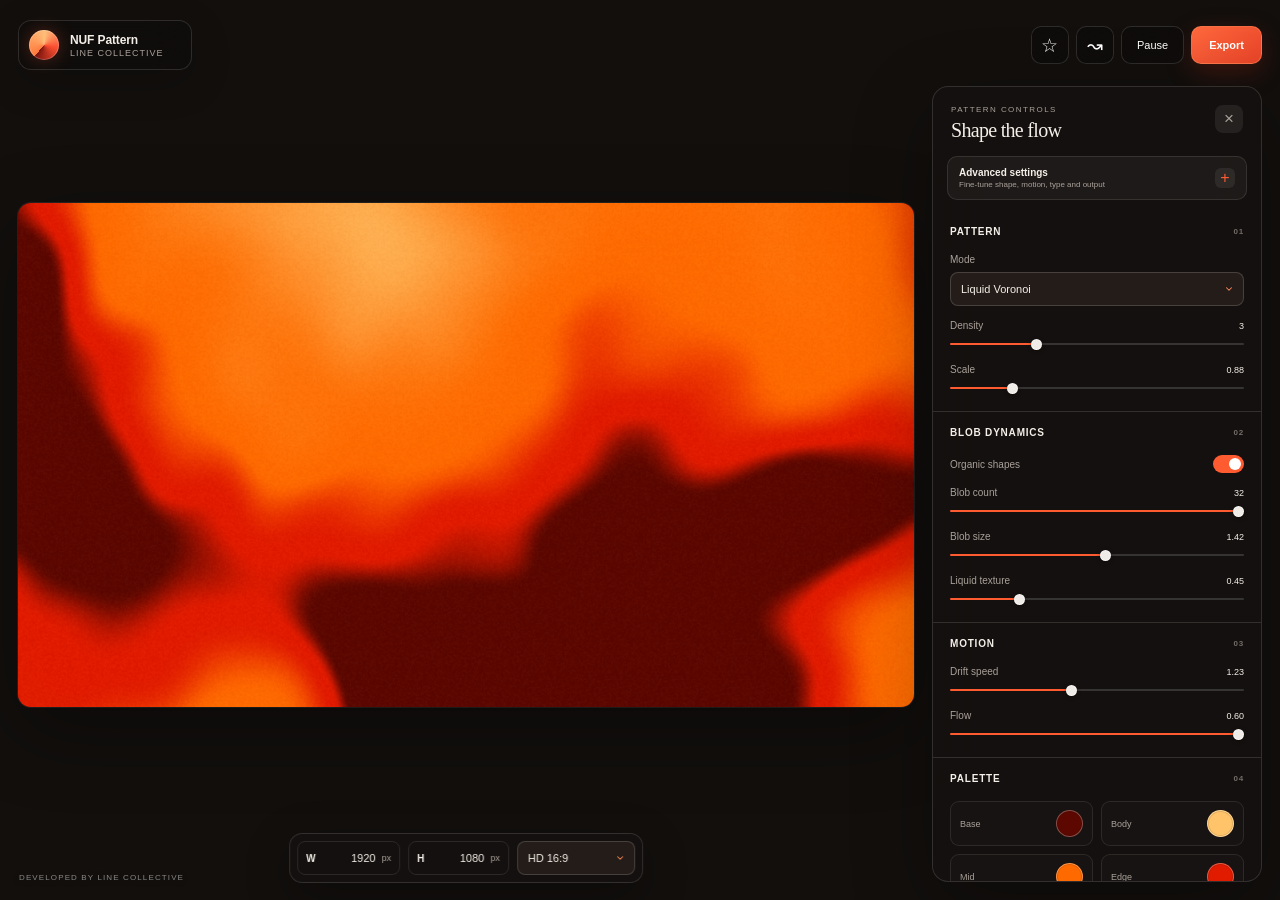
==== commit c5b1da0d: "Release version 1" ====
--- a/index.html
+++ b/index.html
@@ -151,11 +151,14 @@
       <button class="picker-icon-button" id="color-eyedropper" type="button" aria-label="Pick color from screen" title="Pick color from screen">
         <svg viewBox="0 0 24 24" aria-hidden="true"><path d="m19 3 2 2-6.5 6.5 1 1-2 2-1-1-6.6 6.6-3 .9.9-3 6.6-6.6-1-1 2-2 1 1L19 3Z"/></svg>
       </button>
-      <select aria-label="Color format" disabled><option>HEX</option></select>
-      <label class="hex-field"><input id="color-hex" type="text" maxlength="7" placeholder="#RRGGBB" autocomplete="off" autocapitalize="characters" spellcheck="false" aria-label="Hex color code, including hash"></label>
-      <button class="picker-icon-button copy-color" id="copy-color" type="button" aria-label="Copy hex color" title="Copy hex color">
-        <svg viewBox="0 0 24 24" aria-hidden="true"><rect x="8" y="8" width="11" height="11" rx="2"/><path d="M16 8V6a2 2 0 0 0-2-2H6a2 2 0 0 0-2 2v8a2 2 0 0 0 2 2h2"/></svg>
-      </button>
+      <select id="color-format" aria-label="Color format">
+        <option value="hex">HEX</option>
+        <option value="rgb">RGB</option>
+        <option value="css">CSS</option>
+        <option value="hsl">HSL</option>
+        <option value="hsb">HSB</option>
+      </select>
+      <label class="color-value-field"><input id="color-hex" type="text" maxlength="32" placeholder="#RRGGBB" autocomplete="off" autocapitalize="off" spellcheck="false" aria-label="Color value"></label>
       <output>100%</output>
     </div>
   </div>
--- a/styles.css
+++ b/styles.css
@@ -397,7 +397,7 @@
 .color-picker {
   position: fixed;
   z-index: 60;
-  width: 282px;
+  width: 316px;
   padding: 15px;
   border: 1px solid rgba(255,255,255,.14);
   border-radius: 14px;
@@ -435,26 +435,24 @@
 .opacity-slider::after { content: ""; position: absolute; inset: 0; border-radius: inherit; background: linear-gradient(90deg, transparent, var(--picker-color, #5c0800)); pointer-events: none; }
 .opacity-slider input { z-index: 1; opacity: .9; cursor: default; }
 .opacity-slider input::-webkit-slider-runnable-track { background: transparent; }
-.color-picker-footer { display: grid; grid-template-columns: 32px 51px minmax(0,1fr) 32px; grid-template-areas: "eyedropper format hex copy" "opacity . . ."; align-items: center; gap: 7px; margin-top: 13px; }
-.color-picker-footer.without-eyedropper { grid-template-columns: 51px minmax(0,1fr) 32px; grid-template-areas: "format hex copy" "opacity . ."; }
-.color-picker-footer button, .color-picker-footer select, .color-picker-footer .hex-field, .color-picker-footer output { height: 32px; border: 1px solid rgba(255,255,255,.08); border-radius: 7px; background-color: rgba(255,255,255,.055); color: var(--ink); }
+.color-picker-footer { display: grid; grid-template-columns: 32px 51px minmax(0,1fr) 51px; grid-template-areas: "eyedropper format hex opacity"; align-items: center; gap: 7px; margin-top: 13px; }
+.color-picker-footer.without-eyedropper { grid-template-columns: 51px minmax(0,1fr) 51px; grid-template-areas: "format hex opacity"; }
+.color-picker-footer button, .color-picker-footer select, .color-picker-footer .color-value-field, .color-picker-footer output { height: 32px; border: 1px solid rgba(255,255,255,.08); border-radius: 7px; background-color: rgba(255,255,255,.055); color: var(--ink); }
 .color-picker-footer select { grid-area: format; width: 51px; padding: 0 18px 0 8px; background-position: calc(100% - 6px) center; background-size: 8px; font-size: 9px; opacity: 1; }
-.color-picker-footer select:disabled { opacity: 1; cursor: default; }
 .picker-icon-button { display: grid; place-items: center; padding: 0; cursor: pointer; }
+.picker-icon-button[hidden] { display: none; }
 .color-picker-footer #color-eyedropper { grid-area: eyedropper; }
-.color-picker-footer .copy-color { grid-area: copy; }
 .picker-icon-button:hover { border-color: rgba(255,255,255,.24); background: rgba(255,255,255,.1); }
 .picker-icon-button svg { width: 14px; height: 14px; fill: none; stroke: currentColor; stroke-width: 1.8; stroke-linecap: round; stroke-linejoin: round; }
-.hex-field { grid-area: hex; display: flex; align-items: center; min-width: 0; }
-.hex-field input { width: 100%; min-width: 0; height: 100%; padding: 0 10px; border: 0; outline: 0; background: transparent; color: var(--ink); font-size: 11px; font-variant-numeric: tabular-nums; letter-spacing: .02em; text-transform: uppercase; }
-.hex-field input::placeholder { color: #756d68; }
-.hex-field:focus-within { border-color: var(--accent); box-shadow: 0 0 0 2px rgba(255,91,49,.2); }
-.hex-field:has(input[aria-invalid="true"]) { border-color: #ff7357; box-shadow: 0 0 0 2px rgba(255,91,49,.16); }
+.color-value-field { grid-area: hex; display: flex; align-items: center; min-width: 0; }
+.color-value-field input { width: 100%; min-width: 0; height: 100%; padding: 0 10px; border: 0; outline: 0; background: transparent; color: var(--ink); font-size: 10px; font-variant-numeric: tabular-nums; letter-spacing: .01em; }
+.color-value-field input::placeholder { color: #756d68; }
+.color-value-field:focus-within { border-color: var(--accent); box-shadow: 0 0 0 2px rgba(255,91,49,.2); }
+.color-value-field:has(input[aria-invalid="true"]) { border-color: #ff7357; box-shadow: 0 0 0 2px rgba(255,91,49,.16); }
 .color-picker-footer output { grid-area: opacity; width: 51px; display: grid; place-items: center; color: var(--muted); font-size: 9px; }
-.copy-color.copied { color: #9cdb91; border-color: rgba(156,219,145,.35); }
 
 @media (max-width: 700px) {
-  .color-picker { width: min(282px, calc(100vw - 24px)); }
+  .color-picker { width: min(316px, calc(100vw - 24px)); }
 }
 
 .wide-button, .ghost-button { height: 37px; border-radius: 9px; cursor: pointer; font-size: 10px; }
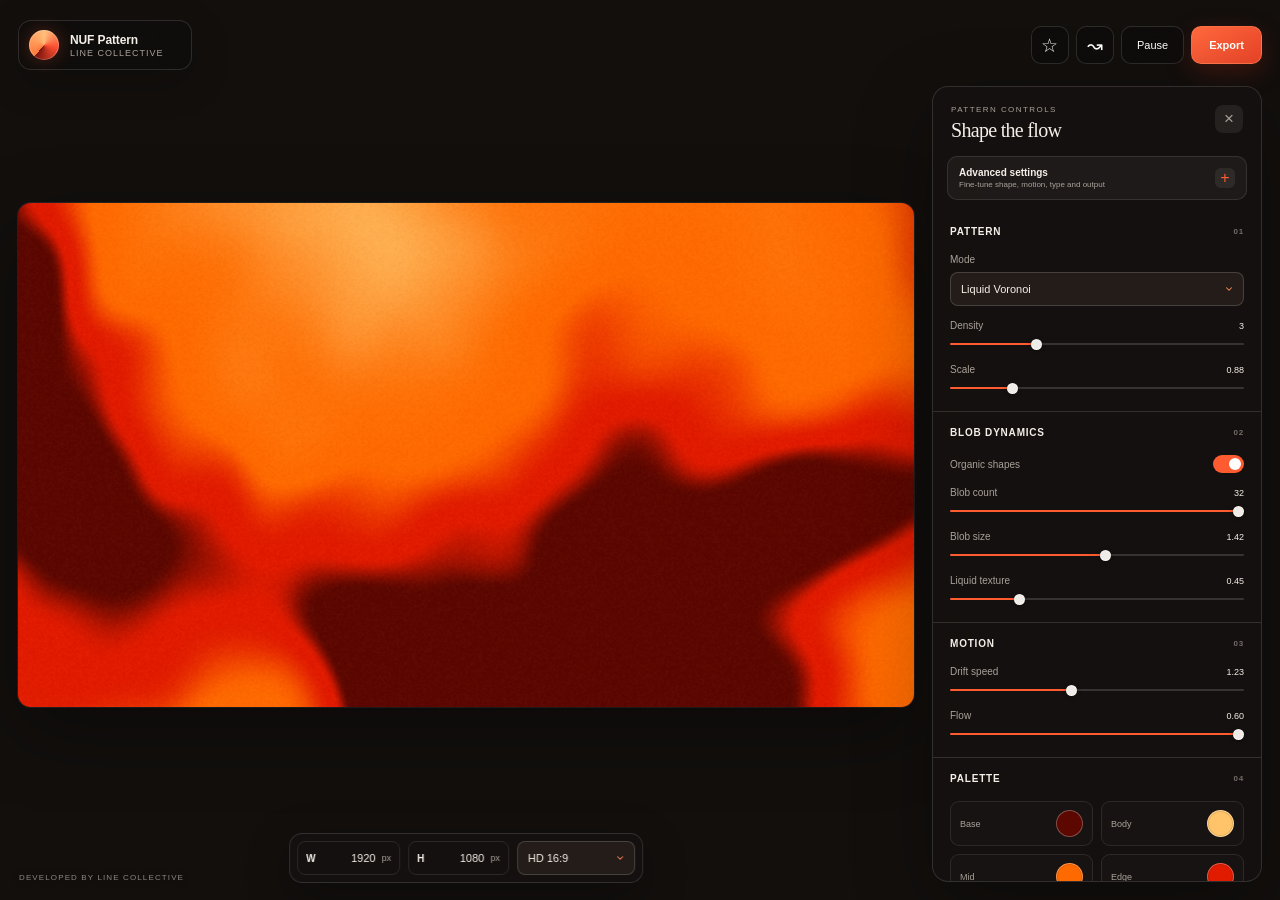
==== commit 2a09b31e: "Fix mobile preview and popup positioning" ====
--- a/index.html
+++ b/index.html
@@ -5,7 +5,7 @@
   <meta name="viewport" content="width=device-width, initial-scale=1">
   <meta name="theme-color" content="#17100d">
   <title>NUF Pattern Studio</title>
-  <link rel="stylesheet" href="./styles.css">
+  <link rel="stylesheet" href="./styles.css?v=20260911-mobile-popups">
 </head>
 <body>
   <main class="preview-stage" id="preview-stage">
@@ -252,6 +252,6 @@
   <button class="open-panel" id="open-panel" aria-label="Open controls">Controls</button>
   <div class="status" id="status" role="status" aria-live="polite"></div>
   <div class="performance" id="performance">Developed by Line Collective</div>
-  <script src="./app.js"></script>
+  <script src="./app.js?v=20260911-mobile-popups"></script>
 </body>
 </html>
--- a/styles.css
+++ b/styles.css
@@ -208,8 +208,14 @@
 .export-cancel-button:hover { color: var(--ink); background: rgba(255,255,255,.07); }
 
 @media (max-width: 520px) {
-  .export-modal-backdrop { padding: 10px; place-items: end center; }
-  .export-modal { width: 100%; max-height: calc(100vh - 20px); padding: 22px 18px 18px; border-radius: 14px; }
+  .export-modal-backdrop {
+    inset: auto 0;
+    top: var(--visual-viewport-top, 0px);
+    height: var(--visual-viewport-height, 100dvh);
+    padding: 10px;
+    place-items: center;
+  }
+  .export-modal { width: 100%; max-height: calc(var(--visual-viewport-height, 100dvh) - 20px); padding: 22px 18px 18px; border-radius: 14px; }
   .export-segments.export-format-options { grid-template-columns: repeat(3, 1fr); }
 }
 
@@ -452,7 +458,12 @@
 .color-picker-footer output { grid-area: opacity; width: 51px; display: grid; place-items: center; color: var(--muted); font-size: 9px; }
 
 @media (max-width: 700px) {
-  .color-picker { width: min(316px, calc(100vw - 24px)); }
+  .color-picker {
+    width: min(316px, calc(100vw - 24px));
+    max-height: calc(var(--visual-viewport-height, 100dvh) - 24px);
+    overflow-y: auto;
+    overscroll-behavior: contain;
+  }
 }
 
 .wide-button, .ghost-button { height: 37px; border-radius: 9px; cursor: pointer; font-size: 10px; }
@@ -526,7 +537,26 @@
 .performance { position: fixed; z-index: 10; left: 19px; bottom: 18px; color: rgba(255,255,255,.5); font-size: 8px; letter-spacing: .14em; text-transform: uppercase; text-shadow: 0 1px 6px rgba(0,0,0,.4); }
 
 @media (max-width: 720px) {
-  .topbar { top: 10px; left: 10px; right: 10px; }
+  html { height: 100%; overflow: hidden; }
+  body {
+    width: 100%;
+    height: 100vh;
+    height: 100dvh;
+    min-height: 0;
+    display: flex;
+    flex-direction: column;
+    gap: 10px;
+    padding: 10px;
+    overflow: hidden;
+  }
+  .topbar {
+    position: relative;
+    inset: auto;
+    order: 1;
+    width: 100%;
+    height: 50px;
+    flex: 0 0 auto;
+  }
   .brand { min-width: 0; padding-right: 10px; }
   .brand span:last-child { display: none; }
   .icon-button:not(.favorite-button) { display: none; }
@@ -535,18 +565,62 @@
   .export-group { height: 36px; }
   .export-group .primary-button { padding: 0 10px 0 12px; font-size: 10.5px; }
   .export-group .export-res-select { padding: 0 20px 0 7px; font-size: 10px; }
-  .preview-stage { top: 72px; right: 10px; bottom: 76px; left: 10px; }
-  body.panel-hidden .preview-stage { right: 10px; }
-  .panel { top: auto; left: 10px; right: 10px; bottom: 10px; width: auto; height: min(72vh, 650px); }
-  .panel.closed { transform: translateY(calc(100% + 20px)); }
+  .preview-stage,
+  body.panel-hidden .preview-stage {
+    position: relative;
+    inset: auto;
+    order: 2;
+    width: 100%;
+    height: clamp(150px, 28dvh, 260px);
+    min-height: 0;
+    flex: 0 0 auto;
+  }
+  #pattern-canvas { max-width: 100%; max-height: 100%; }
+  .ratio-bar,
+  body.panel-hidden .ratio-bar {
+    position: relative;
+    inset: auto;
+    order: 3;
+    width: 100%;
+    justify-content: center;
+    transform: none;
+  }
+  .panel {
+    position: relative;
+    inset: auto;
+    order: 4;
+    width: 100%;
+    height: auto;
+    min-height: 0;
+    max-height: none;
+    flex: 1 1 0;
+    overflow: hidden;
+  }
+  .panel-scroll {
+    min-height: 0;
+    flex: 1 1 auto;
+    overflow-x: hidden;
+    overflow-y: auto;
+    overscroll-behavior: contain;
+    -webkit-overflow-scrolling: touch;
+  }
+  .panel.closed { display: none; opacity: 0; transform: none; }
   .open-panel { right: 10px; bottom: 10px; }
-  .performance { left: 12px; bottom: 12px; }
-  .ratio-bar, body.panel-hidden .ratio-bar { left: 50%; bottom: 9px; width: calc(100vw - 20px); justify-content: center; }
+  .performance { display: none; }
   .ratio-bar label { flex: 1; min-width: 0; }
   .ratio-bar input { width: 100%; min-width: 38px; }
   .ratio-bar select { width: 108px; }
 }
 
+@media (max-width: 380px) {
+  .topbar-actions { gap: 5px; }
+  .favorite-button { display: none; }
+  .secondary-button { padding: 0 9px; }
+  .export-group .primary-button { padding-inline: 10px; }
+  .preview-stage,
+  body.panel-hidden .preview-stage { height: clamp(140px, 25dvh, 210px); }
+}
+
 @media (prefers-reduced-motion: reduce) {
   *, *::before, *::after { animation-duration: .01ms !important; transition-duration: .01ms !important; }
 }
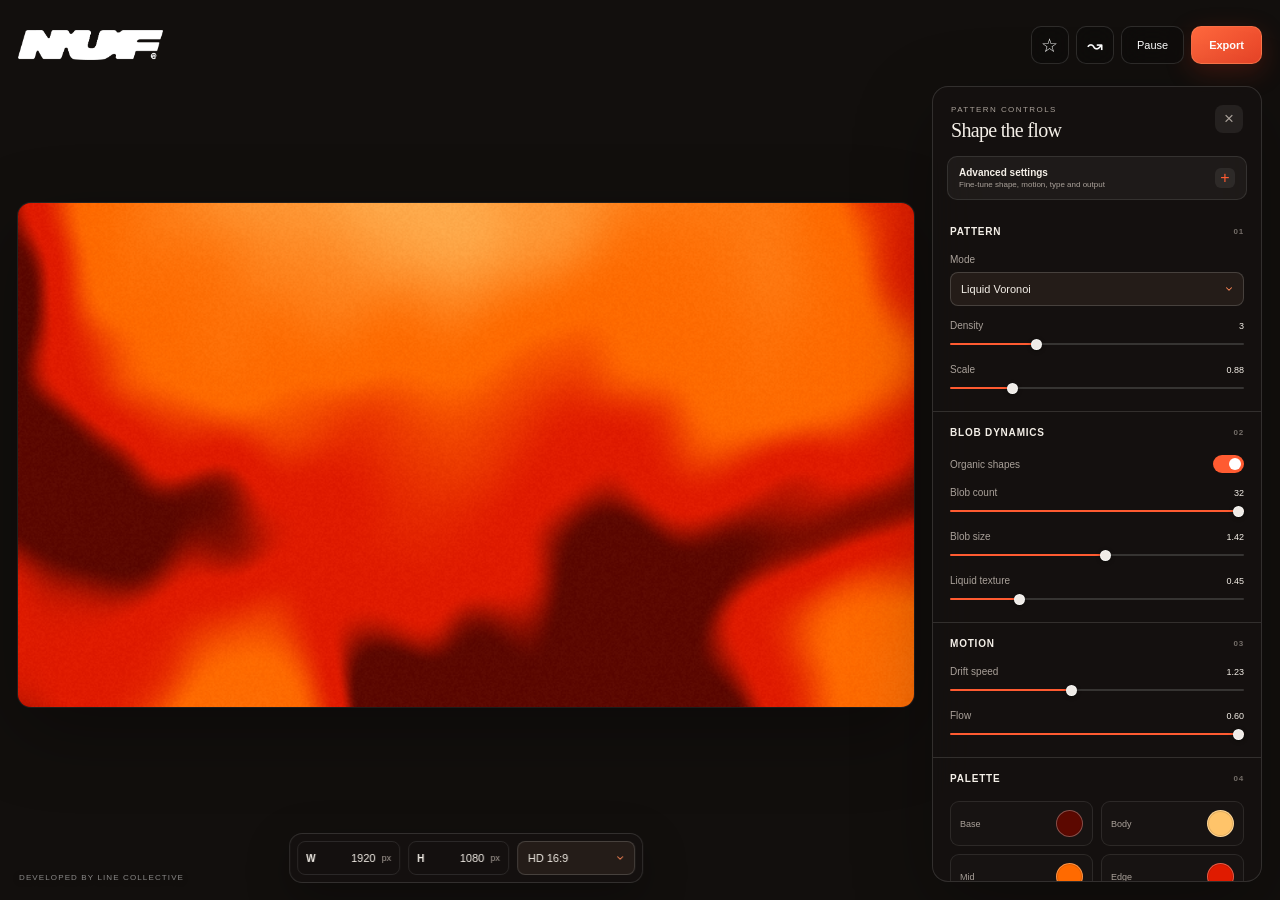
==== commit f147e239: "Update NUF logo alignment" ====
--- a/index.html
+++ b/index.html
@@ -5,7 +5,7 @@
   <meta name="viewport" content="width=device-width, initial-scale=1">
   <meta name="theme-color" content="#17100d">
   <title>NUF Pattern Studio</title>
-  <link rel="stylesheet" href="./styles.css?v=20260911-mobile-popups">
+  <link rel="stylesheet" href="./styles.css?v=20260917-logo">
 </head>
 <body>
   <main class="preview-stage" id="preview-stage">
@@ -14,8 +14,7 @@
 
   <header class="topbar">
     <div class="brand">
-      <span class="brand-mark" aria-hidden="true"></span>
-      <div><strong>NUF Pattern</strong><span>Line Collective</span></div>
+      <img class="brand-logo" src="./assets/nuf-logo.png" alt="NUF">
     </div>
     <div class="topbar-actions">
       <button class="icon-button favorite-button" id="save-favorite" title="Save current preset as favorite" aria-label="Save current preset as favorite">☆</button>
@@ -252,6 +251,6 @@
   <button class="open-panel" id="open-panel" aria-label="Open controls">Controls</button>
   <div class="status" id="status" role="status" aria-live="polite"></div>
   <div class="performance" id="performance">Developed by Line Collective</div>
-  <script src="./app.js?v=20260911-mobile-popups"></script>
+  <script src="./app.js?v=20260917-logo-align"></script>
 </body>
 </html>
--- a/styles.css
+++ b/styles.css
@@ -52,26 +52,17 @@
 .brand {
   display: flex;
   align-items: center;
-  gap: 11px;
-  min-width: 174px;
-  padding: 9px 13px 9px 10px;
-  border: 1px solid var(--line);
-  border-radius: 13px;
-  background: rgba(15, 13, 12, 0.72);
-  box-shadow: 0 12px 40px rgba(0, 0, 0, .18);
-  backdrop-filter: blur(20px) saturate(130%);
-}
-
-.brand-mark {
-  width: 30px;
-  height: 30px;
-  border-radius: 50%;
-  background: conic-gradient(from 220deg, #ff7a3d, #ffbe7a 40%, #fb4e31 67%, #7a140d);
-  box-shadow: inset 0 0 0 1px rgba(255,255,255,.22), 0 0 18px rgba(255, 91, 49, .28);
-}
-.brand div { display: flex; flex-direction: column; gap: 1px; }
-.brand strong { color: var(--ink); font-size: 12px; letter-spacing: -.01em; }
-.brand span:last-child { color: var(--muted); font-size: 9px; letter-spacing: .11em; text-transform: uppercase; }
+  min-width: 0;
+  transform: translateX(var(--brand-offset-x, 0px));
+}
+
+.brand-logo {
+  display: block;
+  width: 145px;
+  height: auto;
+  max-height: 30px;
+  object-fit: contain;
+}
 
 .topbar-actions { display: flex; gap: 7px; align-items: center; }
 .topbar button, .open-panel {
@@ -557,8 +548,8 @@
     height: 50px;
     flex: 0 0 auto;
   }
-  .brand { min-width: 0; padding-right: 10px; }
-  .brand span:last-child { display: none; }
+  .brand { padding-right: 10px; }
+  .brand-logo { width: 100px; max-height: 22px; }
   .icon-button:not(.favorite-button) { display: none; }
   .secondary-button { padding: 0 11px; }
   .primary-button { padding: 0 12px; }
